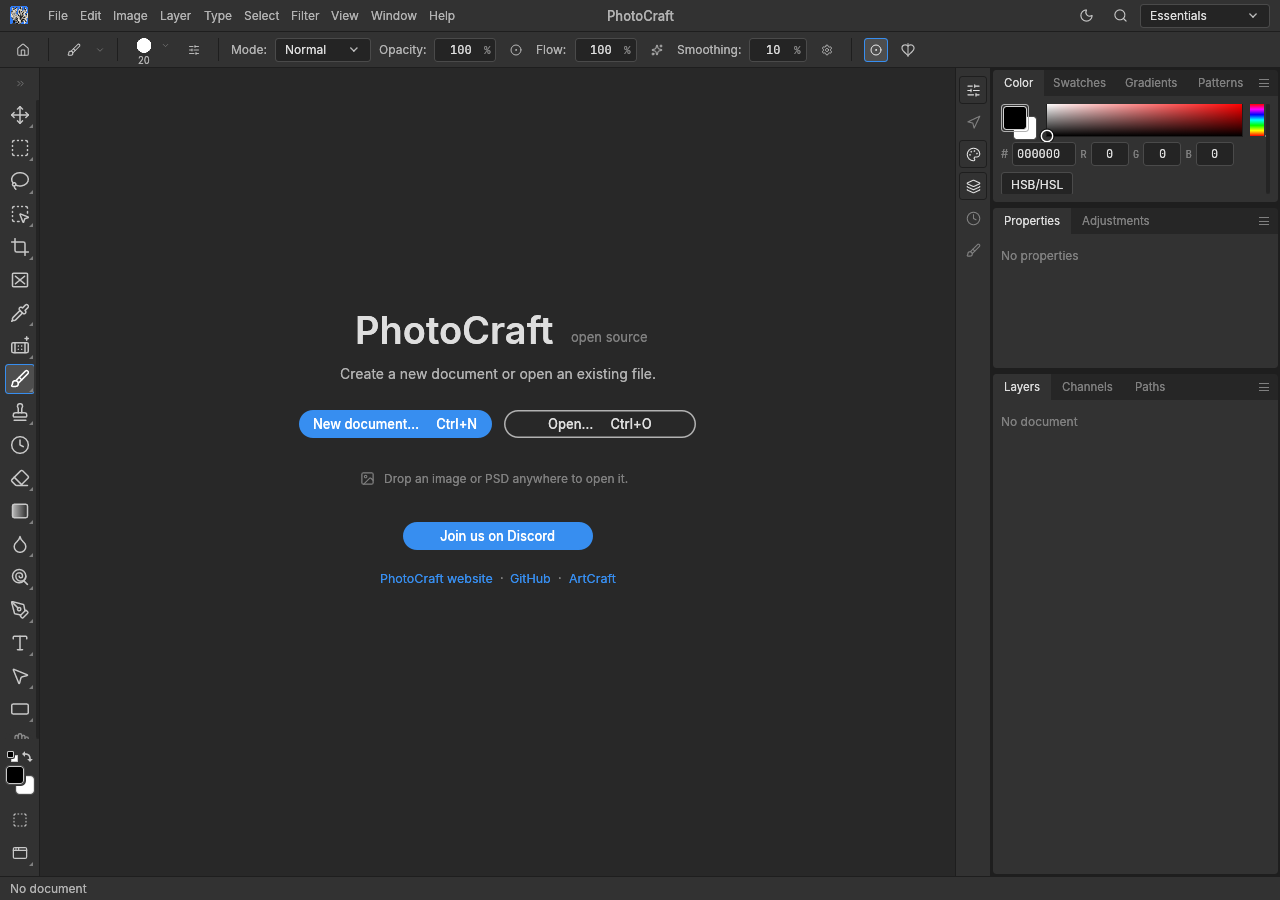
==== photocraft/index.html @ fc7eb230 "Publish PhotoCraft 0.15.1 and FilmCraft 0.12.0 web builds Unmodified official release zips from stor" ====
<!DOCTYPE html>
<html lang="en">
<head>
  <meta charset="utf-8">
  <meta name="viewport" content="width=device-width, initial-scale=1, user-scalable=no">
  <title>PhotoCraft</title>
  
<script type="module">
import init, * as bindings from './photocraft-web-boot-26446d01b24367d7.js';
const wasm = await init({ module_or_path: './photocraft-web-boot-26446d01b24367d7_bg.wasm' });


window.wasmBindings = bindings;


dispatchEvent(new CustomEvent("TrunkApplicationStarted", {detail: {wasm}}));

</script>
  <style>
    html, body { margin: 0; padding: 0; width: 100%; height: 100%; overflow: hidden; background: #262626; }
    #photocraft_canvas { position: absolute; inset: 0; width: 100%; height: 100%; display: block; }
    #photocraft_loading { position: absolute; inset: 0; display: flex; flex-direction: column; align-items: center; justify-content: center;
      padding: 0 16px; text-align: center; color: #b8b8b8; font: 14px system-ui, sans-serif; pointer-events: none; }
    #photocraft_loading p { margin: 0 0 8px; max-width: 420px; line-height: 1.5; }
    #photocraft_loading a { color: #e0e0e0; pointer-events: auto; }
    /* The app removes this element once it runs. If the WebAssembly never downloads or doesn't match
       this page, no Rust runs to say so, so the page itself shows what to do after a while. */
    #photocraft_stalled { color: #8c8c8c; visibility: hidden; animation: photocraft-stalled 0s 20s forwards; }
    @keyframes photocraft-stalled { to { visibility: visible; } }
  </style>
<link rel="modulepreload" href="./photocraft-web-boot-26446d01b24367d7.js" crossorigin="anonymous" integrity="sha384-bKNnM95MRur848JPCyB/pG9dfkBVcH3w1J1C+AW0Hy0Ygn7rngPZZAzEyEDKlqaC"><link rel="preload" href="./photocraft-web-boot-26446d01b24367d7_bg.wasm" crossorigin="anonymous" integrity="sha384-BxN71AMCpagQ2yPY2ZFYrsdGH1EUDfmpzDgMgG6Ph4MguQVL7wALe0AC7mRcHT7a" as="fetch" type="application/wasm"></head>
<body>
  <canvas id="photocraft_canvas"></canvas>
  <div id="photocraft_loading">
    <p>Loading PhotoCraft&hellip;</p>
    <p id="photocraft_stalled">This is taking longer than usual. If PhotoCraft doesn't start, its files may have failed to
      download or come from a different version of this page. <a href="">Reload</a> to try again; the browser
      console lists what failed.</p>
  </div>
</body>
</html>
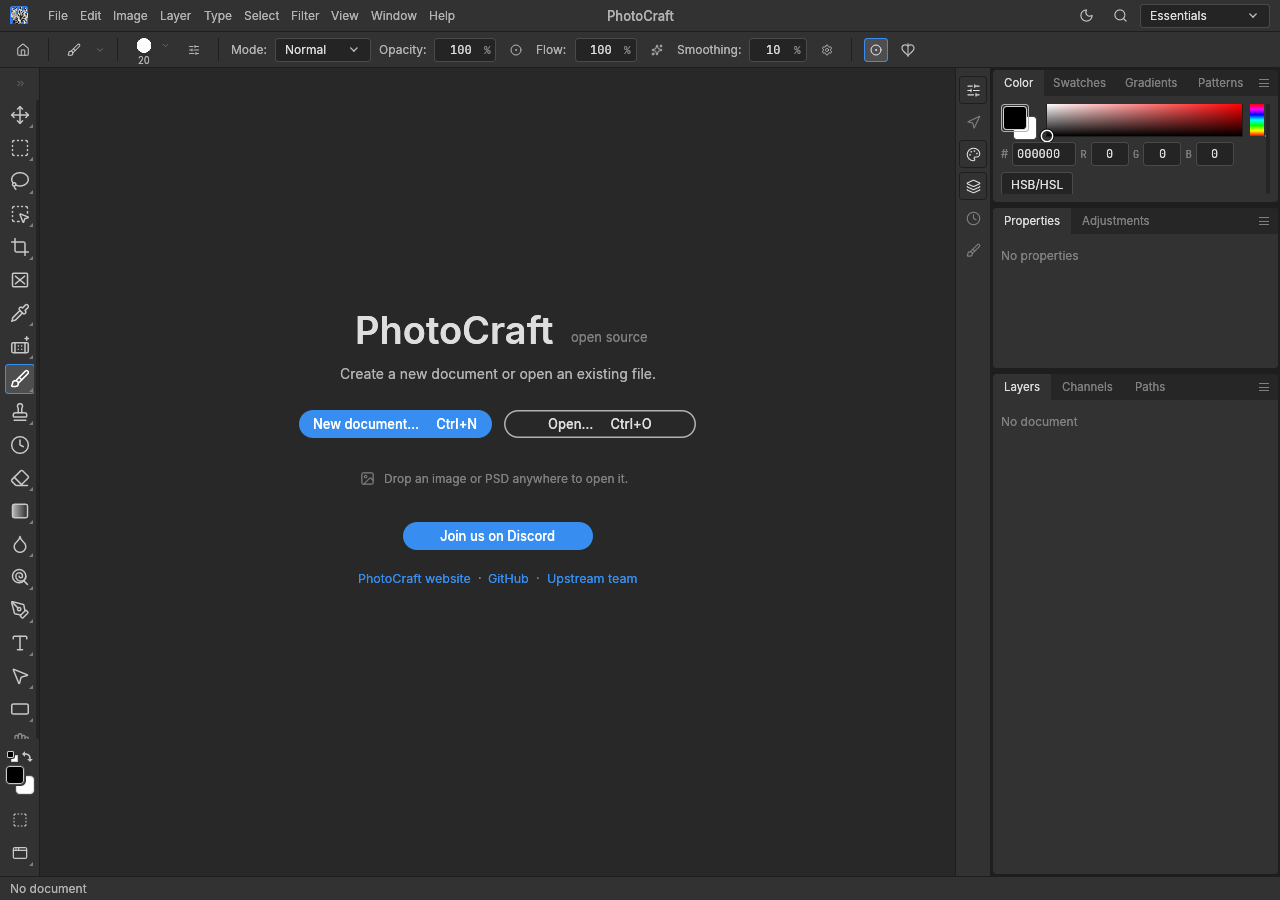
==== commit cd0c70ad: "Load Be Vietnam Pro before PhotoCraft document imports" ====
--- a/photocraft/index.html
+++ b/photocraft/index.html
@@ -1,10 +1,11 @@
 <!DOCTYPE html>
 <html lang="en">
 <head>
+  <base href="./builds/fw-fonts-20261025-1/">
   <meta charset="utf-8">
   <meta name="viewport" content="width=device-width, initial-scale=1, user-scalable=no">
-  <title>PhotoCraft</title>
-  
+  <title>PhotoCraft — Friday Works build</title>
+
 <script type="module">
 import init, * as bindings from './photocraft-web-boot-26446d01b24367d7.js';
 const wasm = await init({ module_or_path: './photocraft-web-boot-26446d01b24367d7_bg.wasm' });
@@ -32,7 +33,7 @@
 <body>
   <canvas id="photocraft_canvas"></canvas>
   <div id="photocraft_loading">
-    <p>Loading PhotoCraft&hellip;</p>
+    <p>Loading PhotoCraft — Friday Works build&hellip;</p><p>Based on PhotoCraft 0.15.1 by the ArtCraft team. Automatic Be Vietnam Pro loading.</p>
     <p id="photocraft_stalled">This is taking longer than usual. If PhotoCraft doesn't start, its files may have failed to
       download or come from a different version of this page. <a href="">Reload</a> to try again; the browser
       console lists what failed.</p>
